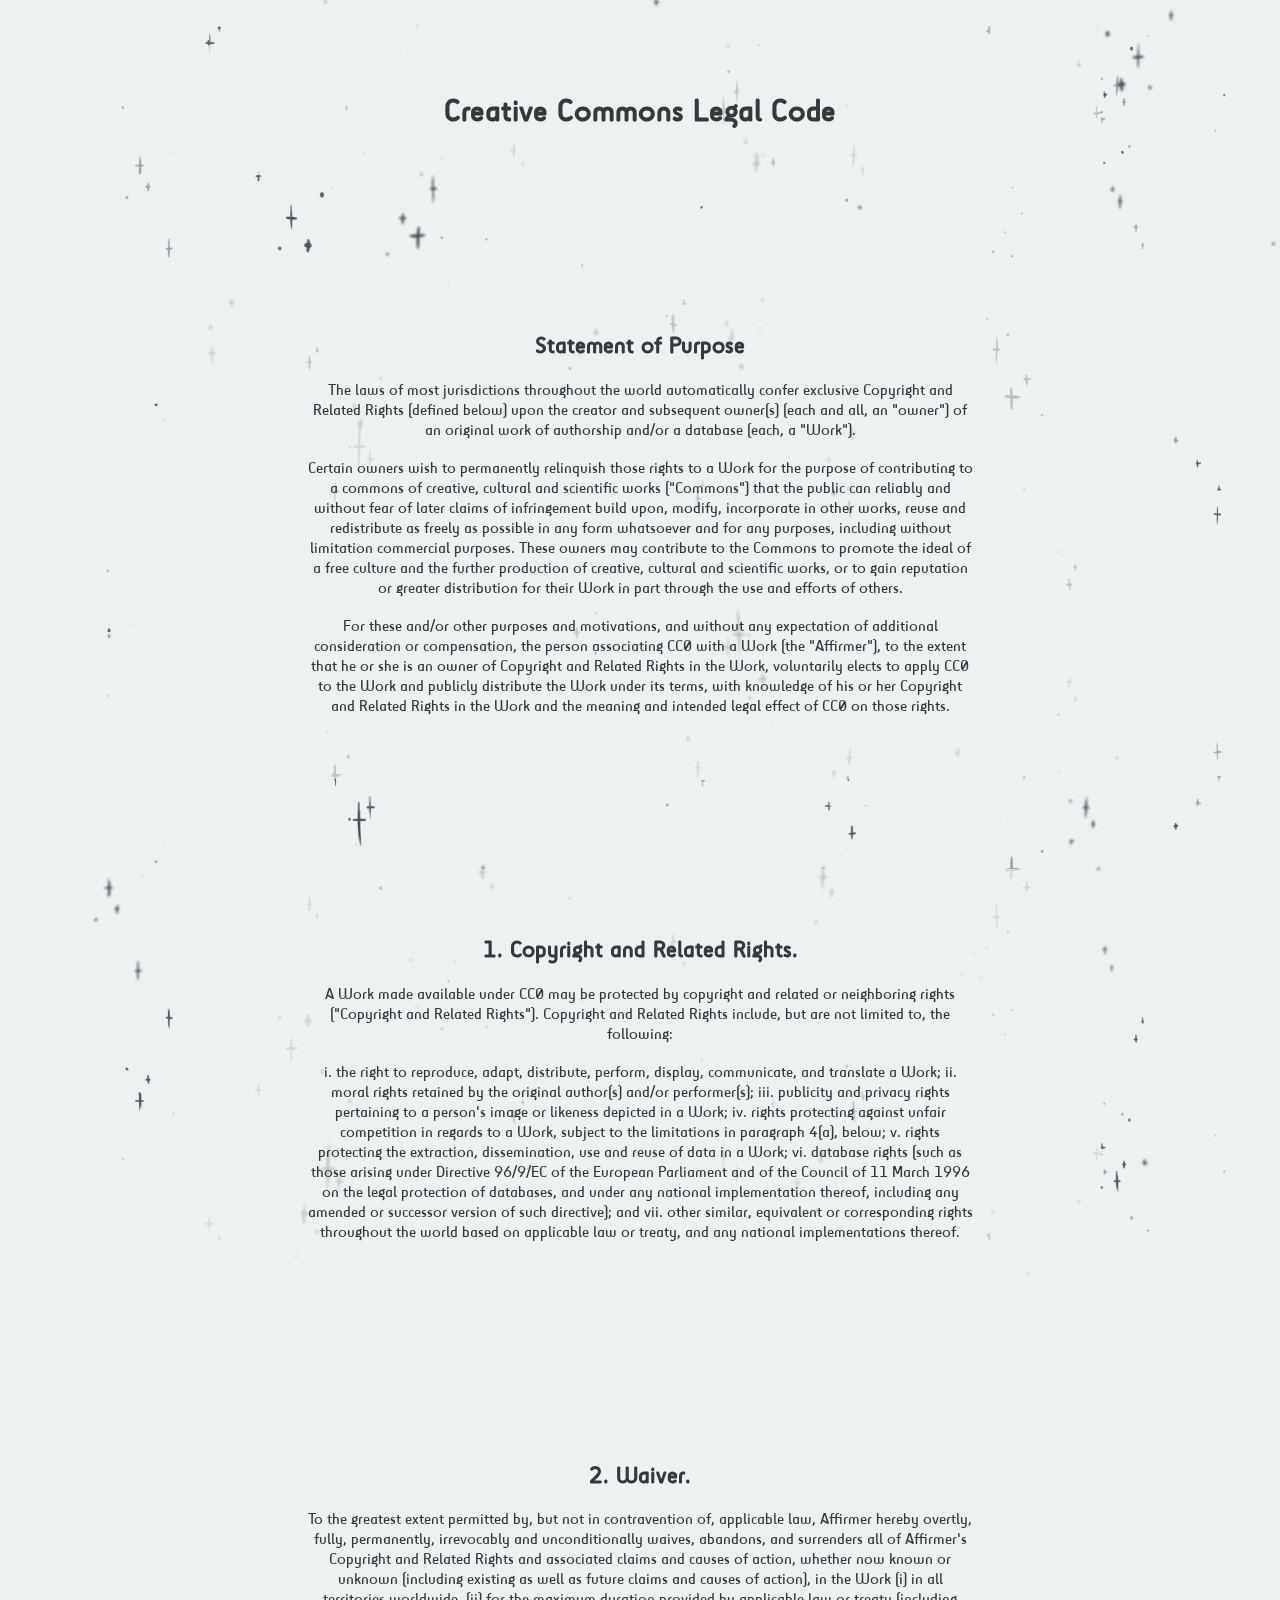
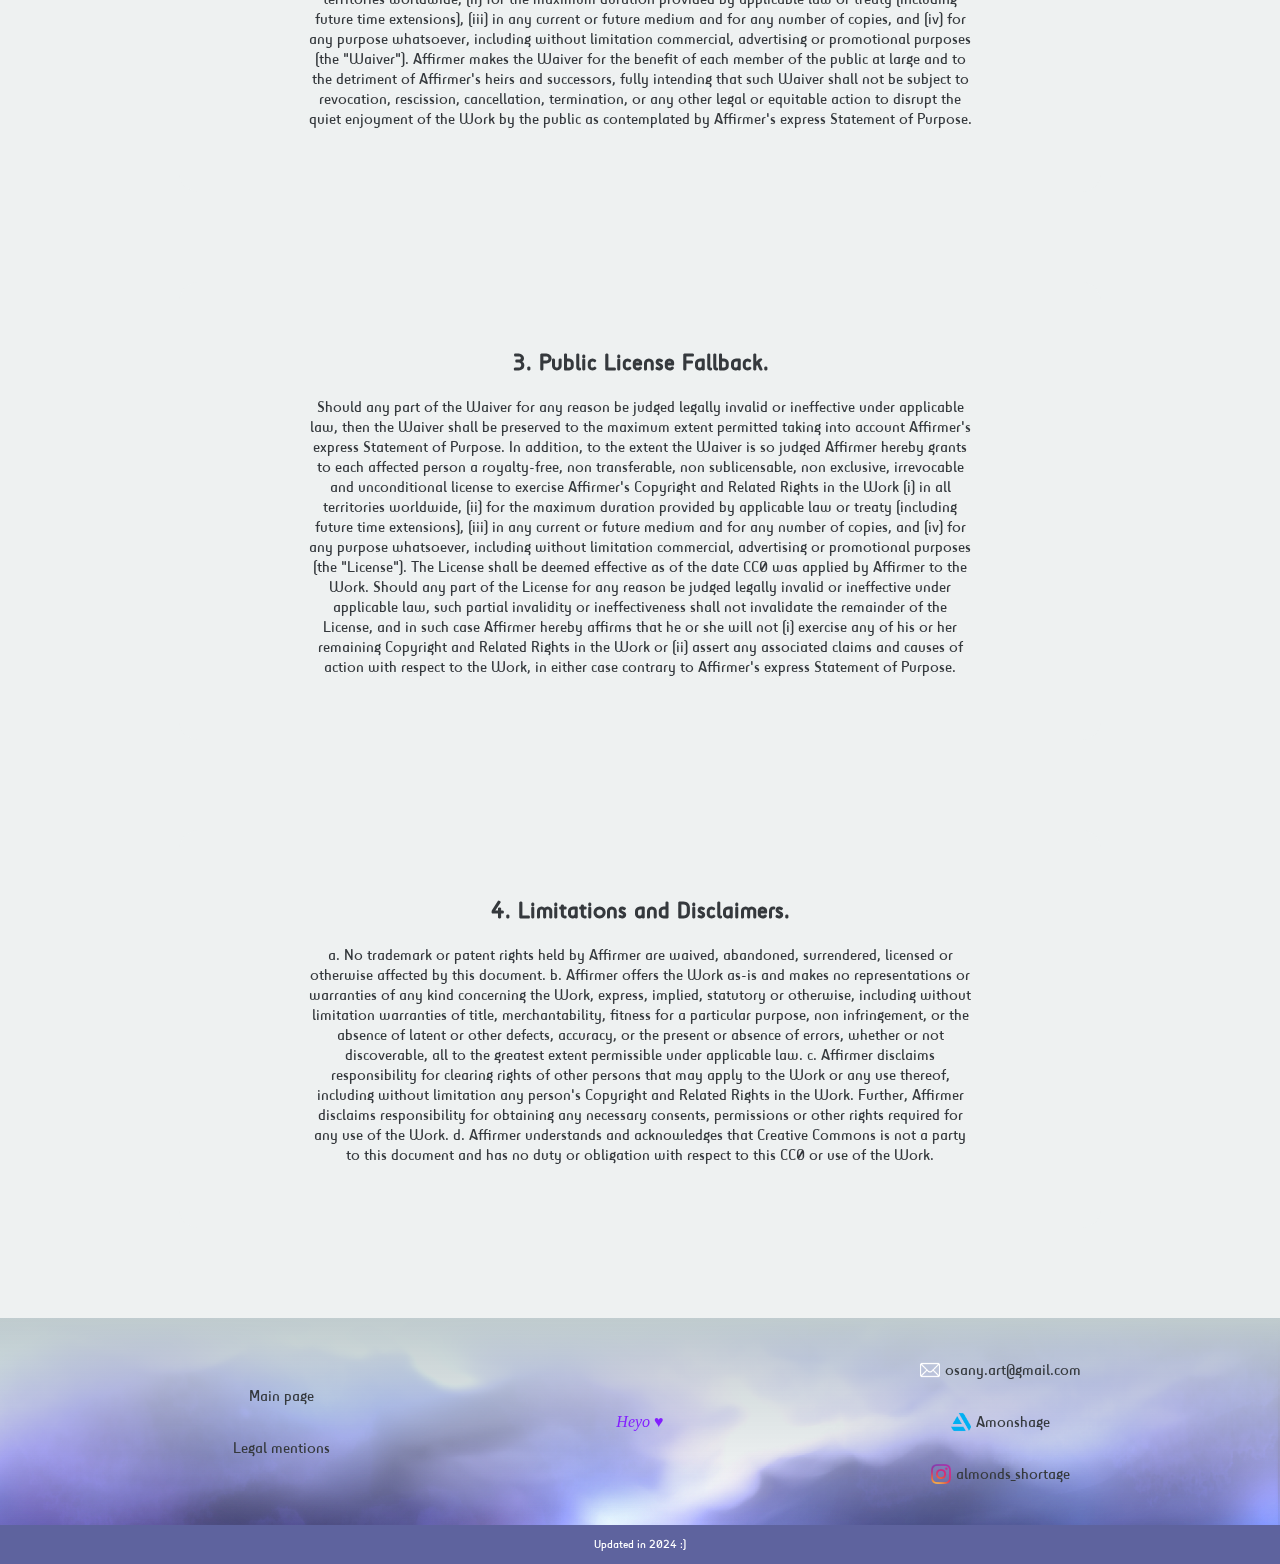
==== license.html @ 11ad3d08 "Implémentation de la licence Creative Commons + correction d'un bug CSS" ====
<!DOCTYPE html>

    <html lang="en">

        <head>

            <!-- informations sur la page -->
            <meta charset="UTF-8">
            <title>Amonshage</title>
            <link rel="stylesheet" href="index.css">
            <link rel="icon" href="images/icones/dead-fish.png">

        </head>

        <body>

            <div id="website">

                <!-- Fond animé -->
                <img id="background-1" class="background" src="images/fonds/back-etoiles.png">
                <img id="background-2" class="background" src="images/fonds/back-etoiles-2.png">
                <img id="background-3" class="background" src="images/fonds/back-etoiles-3.png">


                
                <main>

                    <h1 class="whiteBg" >Creative Commons Legal Code</h1>
                    
                    <section class="whiteBg">
                        <h2>Statement of Purpose</h2>
                        <p>
                            The laws of most jurisdictions throughout the world automatically confer
                            exclusive Copyright and Related Rights (defined below) upon the creator
                            and subsequent owner(s) (each and all, an "owner") of an original work of
                            authorship and/or a database (each, a "Work").
                        </p>

                        <p>
                            Certain owners wish to permanently relinquish those rights to a Work for
                            the purpose of contributing to a commons of creative, cultural and
                            scientific works ("Commons") that the public can reliably and without fear
                            of later claims of infringement build upon, modify, incorporate in other
                            works, reuse and redistribute as freely as possible in any form whatsoever
                            and for any purposes, including without limitation commercial purposes.
                            These owners may contribute to the Commons to promote the ideal of a free
                            culture and the further production of creative, cultural and scientific
                            works, or to gain reputation or greater distribution for their Work in
                            part through the use and efforts of others.
                        </p>

                        <p>
                            For these and/or other purposes and motivations, and without any
                            expectation of additional consideration or compensation, the person
                            associating CC0 with a Work (the "Affirmer"), to the extent that he or she
                            is an owner of Copyright and Related Rights in the Work, voluntarily
                            elects to apply CC0 to the Work and publicly distribute the Work under its
                            terms, with knowledge of his or her Copyright and Related Rights in the
                            Work and the meaning and intended legal effect of CC0 on those rights.
                        </p>
                    </section>

                    <section class="whiteBg">
                        <h2>1. Copyright and Related Rights.</h2>

                        <p> A Work made available under CC0 may be
                            protected by copyright and related or neighboring rights ("Copyright and
                            Related Rights"). Copyright and Related Rights include, but are not
                            limited to, the following:
                        </p>

                        <p>
                            i. the right to reproduce, adapt, distribute, perform, display,
                            communicate, and translate a Work;
                        ii. moral rights retained by the original author(s) and/or performer(s);
                       iii. publicity and privacy rights pertaining to a person's image or
                            likeness depicted in a Work;
                        iv. rights protecting against unfair competition in regards to a Work,
                            subject to the limitations in paragraph 4(a), below;
                         v. rights protecting the extraction, dissemination, use and reuse of data
                            in a Work;
                        vi. database rights (such as those arising under Directive 96/9/EC of the
                            European Parliament and of the Council of 11 March 1996 on the legal
                            protection of databases, and under any national implementation
                            thereof, including any amended or successor version of such
                            directive); and
                       vii. other similar, equivalent or corresponding rights throughout the
                            world based on applicable law or treaty, and any national
                            implementations thereof.
                        </p>
                    </section>

                    <section class="whiteBg">
                        <h2>2. Waiver.</h2>

                        <p>
                            To the greatest extent permitted by, but not in contravention
                            of, applicable law, Affirmer hereby overtly, fully, permanently,
                            irrevocably and unconditionally waives, abandons, and surrenders all of
                            Affirmer's Copyright and Related Rights and associated claims and causes
                            of action, whether now known or unknown (including existing as well as
                            future claims and causes of action), in the Work (i) in all territories
                            worldwide, (ii) for the maximum duration provided by applicable law or
                            treaty (including future time extensions), (iii) in any current or future
                            medium and for any number of copies, and (iv) for any purpose whatsoever,
                            including without limitation commercial, advertising or promotional
                            purposes (the "Waiver"). Affirmer makes the Waiver for the benefit of each
                            member of the public at large and to the detriment of Affirmer's heirs and
                            successors, fully intending that such Waiver shall not be subject to
                            revocation, rescission, cancellation, termination, or any other legal or
                            equitable action to disrupt the quiet enjoyment of the Work by the public
                            as contemplated by Affirmer's express Statement of Purpose.
                        </p>
                    </section>

                    <section class="whiteBg">
                        <h2>3. Public License Fallback.</h2>

                        <p>
                            Should any part of the Waiver for any reason
                            be judged legally invalid or ineffective under applicable law, then the
                            Waiver shall be preserved to the maximum extent permitted taking into
                            account Affirmer's express Statement of Purpose. In addition, to the
                            extent the Waiver is so judged Affirmer hereby grants to each affected
                            person a royalty-free, non transferable, non sublicensable, non exclusive,
                            irrevocable and unconditional license to exercise Affirmer's Copyright and
                            Related Rights in the Work (i) in all territories worldwide, (ii) for the
                            maximum duration provided by applicable law or treaty (including future
                            time extensions), (iii) in any current or future medium and for any number
                            of copies, and (iv) for any purpose whatsoever, including without
                            limitation commercial, advertising or promotional purposes (the
                            "License"). The License shall be deemed effective as of the date CC0 was
                            applied by Affirmer to the Work. Should any part of the License for any
                            reason be judged legally invalid or ineffective under applicable law, such
                            partial invalidity or ineffectiveness shall not invalidate the remainder
                            of the License, and in such case Affirmer hereby affirms that he or she
                            will not (i) exercise any of his or her remaining Copyright and Related
                            Rights in the Work or (ii) assert any associated claims and causes of
                            action with respect to the Work, in either case contrary to Affirmer's
                            express Statement of Purpose.
                        </p>
                    </section>

                    <section class="whiteBg">
                        <h2>4. Limitations and Disclaimers.</h2>

                        <p>
                            a. No trademark or patent rights held by Affirmer are waived, abandoned,
                            surrendered, licensed or otherwise affected by this document.
                            b. Affirmer offers the Work as-is and makes no representations or
                                warranties of any kind concerning the Work, express, implied,
                                statutory or otherwise, including without limitation warranties of
                                title, merchantability, fitness for a particular purpose, non
                                infringement, or the absence of latent or other defects, accuracy, or
                                the present or absence of errors, whether or not discoverable, all to
                                the greatest extent permissible under applicable law.
                            c. Affirmer disclaims responsibility for clearing rights of other persons
                                that may apply to the Work or any use thereof, including without
                                limitation any person's Copyright and Related Rights in the Work.
                                Further, Affirmer disclaims responsibility for obtaining any necessary
                                consents, permissions or other rights required for any use of the
                                Work.
                            d. Affirmer understands and acknowledges that Creative Commons is not a
                                party to this document and has no duty or obligation with respect to
                                this CC0 or use of the Work.
                        </p>
                    </section>



                </main>
                
                <footer>
                    <div>
                        <div>
                            <a href="index.html"><p>Main page</p></a>
                            <a href="license.html"><p>Legal mentions</p></a>
                        </div>
                        <div>
                            <p class="citation">Heyo ♥</p>
                        </div>
                        <div id="contact">
    
                            <div>
                                <img src="images/icones/courrier.png" class="icon">
                                <p>osany.art@gmail.com</p>
                            </div>
    
                            <a href="https://www.artstation.com/amonshage" target="_blank">
                                <div>
                                    <img src="images/icones/artstation.png" class="icon">
                                    <p>Amonshage</p>
                                </div>
                            </a>
                            
                            <a href="https://www.instagram.com/almonds_shortage/" target="_blank">
                                <div>
                                    <img src="images/icones/insta.png" class="icon">
                                    <p>almonds_shortage</p>
                                </div>
                            </a>
                            
                        </div>
                    </div>
                    <div id="copyrights">
                        <p>Updated in 2024 :)</p>
                    </div>
                </footer>

            </div>


            <script src="index.js"></script>

        </body>

    </html>
---- index.css ----
/* Variables */
:root {
    --footer-color: rgb(192, 204, 206);
}

/* Polices */
@font-face {
    font-family: Geo;
    src: url(polices/SciFly-Sans.ttf);

}

/* Le reste */
html {
    scrollbar-width: none;
}


body {

    font-family: Geo;
    font-size: medium;
    background-color: rgb(238, 241, 241);
    color: rgb(53, 57, 61);
    scrollbar-width: none;
    padding: 0px;
    margin: 0px;

    .code-style {
        font-family: 'Courier New', Courier, monospace;
        color: rgb(97, 96, 96);
    }

    /* Listes */
    ol, ul {
        margin: 0 12vw;
        padding-inline-start: 0;
        list-style-position: inside;
        
        li {
            padding: 1vh 1vw;
        }
    }

    ul {
        list-style-type: "🍋‍🟩";
    }

    ol > li::marker {
        font-weight: bold;
        color: #688fa1;
    }

    /* Les images de fond, animées */
    & .background {
        width: 100%;
        z-index: -1000;
        position: fixed;
    }

    & #background-1 {
        animation: background-zoom-1 17s infinite;
        animation-delay: 2s;
    }
    
    & #background-2 {
        animation: background-zoom-2 15s infinite;
        animation-delay: 1s;
        filter: opacity(0.5);
    }

    & #background-3 {
        animation: background-zoom-3 11s infinite;
        filter: blur(1px);
    }

    /* Header */
    & header {
        display: flex;
        place-content: center;
        
        & #title {
            animation: slow_blow 10s;
            min-width: 300px;
            width: 30vw;  
        }

    }

    /* Menu */
    & nav {
        display: flex;
        place-content: center;
        
        & ul {
            display: flex;
            flex-direction: row;
            padding: 0%;
            
            & li {
                padding: 2vh 4vw;
                list-style-type:none;
                
                & button {
                    font-family: Geo;
                    font-size: large;
                    font-weight: bold;
                    color: rgb(53, 57, 61);
                    border: none;

                    &:hover {
                        color: rgb(51, 92, 105);
                        cursor: pointer;
                    }
                }
            }
        }
    }

    /* Contenu principal */
    & main {
        display: flex;
        flex-direction: column;
        text-align: center;
        margin: 0 14vw;

        a {
            font-weight: bold;
            color: #831eff;
        }

        .whiteBg {
            padding: 5vh 0;
            margin: 5vh 0;
            background-color: rgba(238, 241, 241, 0.7);
            /* backdrop-filter: blur(3px) brightness(1.03); */
            border-radius: 20px;
        }
        
        section {
            p {
                margin: 2vh 10vw;
            }
        }
        
        /* La gallerie d'artworks  */
        & #gallery {
            display: flex;
            justify-content: center;
            flex-wrap: wrap;
            width: 100%;
            margin: 5vh auto;

            /* Pour chaque artwork, individuellement */
            & .artwork {
                width: 20vw;
                min-width: 250px;
                height: 20vw;
                min-height: 250px;
                object-fit: cover;
                margin: 2vh 1vw;
                transition: 0.5s;
                border-radius: 5px;
            }

            & .artwork:hover {
                z-index: 100;
                filter: contrast(1.1);
                box-shadow: 0 0 100px rgba(53, 62, 63, 0.552);
                cursor: pointer;
            }
        }

        /* Le modal prend toute la taille de l'écran et permet le défilement */
        .modal {
            display: none;
            position: fixed;
            z-index: 101; 
            left: 0;
            top: 0;
            width: 100%; 
            height: 100%; 
            overflow: auto;
            scrollbar-width: none;
        }
        
        /* Conteneur pour l'image dans le modal */
        .modal-content {
            object-position: center top;
            max-width: 100%; 
            max-height: 100%; 
            object-fit: cover; 
            display: block;
            position: relative;
            animation-name: zoom;
            animation-duration: 0.8s;
        }

        /* Description fixe en bas de l'écran */
        .caption {
            position: fixed;
            bottom: 20px;
            left: 0;
            right: 0;
            text-align: center;
            color: #ffffff;
            z-index: 102;
        }

        /* Bouton de fermeture fixe en haut à droite */
        .close {
            position: fixed;
            top: 15px;
            right: 35px;
            color: white;
            font-size: 50px;
            text-shadow: 0 0 10px #ffffff;
            z-index: 103;

            &:hover {
                transition: 0.4s;
                text-shadow: 0 0 12px #ffffff, 0 0 24px #ffffff, 0 0 20px #ffffff;
                cursor: pointer;
            }
        }

    }

    /* Pied-de-page */
    & footer {
        background-color: var(--footer-color);
        padding: 0;
        position: relative;
        bottom: 0;
        width: 100%;   
        margin-top: 5vh;     
        
        /* Le footer est divisé en deux div, l'une au-dessus de l'autre. */
        & >div {
            padding: 2vw;
            display: flex;
            justify-content: center;
            align-items: center;
            background: linear-gradient(to top, transparent, var(--footer-color)), url(images/2021_cloudy-sky-background.jpg);
            background-size: 100%;
            background-position: 0% 12%;

            /* Dans la première div, on a les trois parties côte-à-côte. */
            & div {
                justify-content: center;
                width: 20vw;
                padding: 0 4vw;
                text-align: center;
                display: flex;
                flex-direction: column;

                & div {
                    display: flex;
                    flex-direction: row;
                    align-items: center;
                    text-align: center;
                    padding: 0%;
                }
            }
        }

        /* La seconde div du footer contient les copyrights. */
        #copyrights {
            padding: 0;
            color: white;
            background: rgb(94, 99, 158);
            font-size: 12px;
        }

    }

    .icon {
        width: 20px;
        margin: 0 5px;
    }

    .citation {
        font-family: 'Times New Roman', Times, serif;
        font-style: italic;
        color: #831eff;
    }

    a {
        color: rgb(53, 57, 61);
        text-decoration: none;
        transition: 0.1s ease-in-out;
    }
    
    a:hover {
        transform: scale(1.1);
        transition: ease-in-out 0.2s;
    }

    ::selection {
        background-color: #831eff0a;
        filter: blur(2px);
        color: rgb(255, 255, 255);
        text-shadow: 1px 1px 1px rgb(255, 0, 0), -1px -1px 1px rgb(0, 255, 255);
    }
    
    ::-moz-selection {
        background-color: rgba(238, 219, 219, 0.579);
        text-shadow: 1px 1px 1px rgba(255, 0, 0, 0.4), -1px -1px 1px rgba(0, 255, 255, 0.4);
    }
}


@keyframes slow_blow {
    0% {transform: scale(0.8);}
    20% {transform: scale(0.9);}
    100% {transform: scale(1);}
}

@keyframes zoom {
    0% {transform:scale(0.4);}
    100% {transform:scale(1);}
}

@keyframes background-zoom-1 {
    0% {transform: scale(1) translateX(0px);}
    20% {transform: scale(1.1) translateX(40px);}
    90%{filter: blur(1px);}
    100% {transform: scale(1) translateX(0px);}
}

@keyframes background-zoom-2 {
    0% {transform: scale(1) translateX(0px);}
    10%{filter: blur(1px);}
    20% {transform: scale(1.1) translateX(-100px);}
    30%{filter: blur(0px);}
    100% {transform: scale(1) translateX(0px);}
}

@keyframes background-zoom-3 {
    0% {transform: scale(1) translateX(0px);}
    20% {transform: scale(1.1) translateZ(60px);}
    40% {filter: brightness(2);}
    100% {transform: scale(1) translateX(0px);}
}

/* 100% Image Width on Smaller Screens */
@media only screen and (max-width: 700px){
    .overlay-content {
      width: 100%;
    }
}
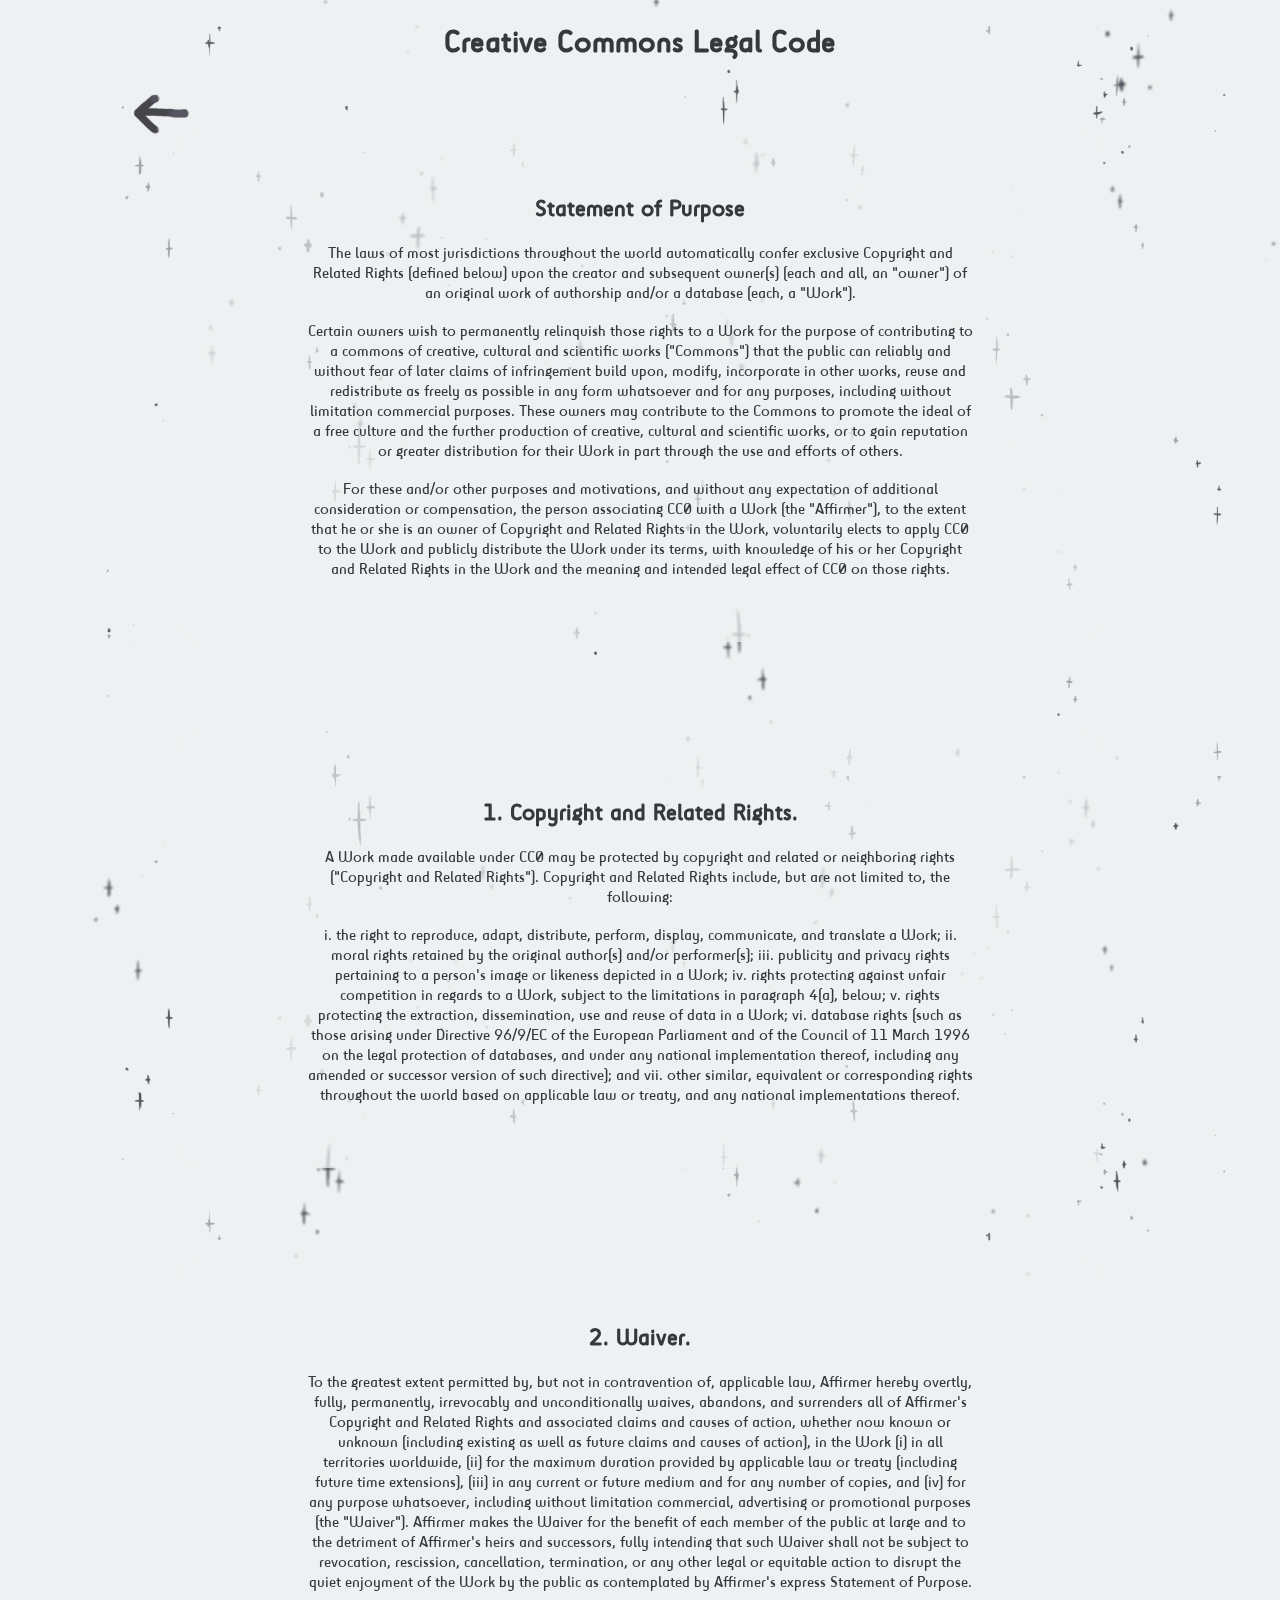
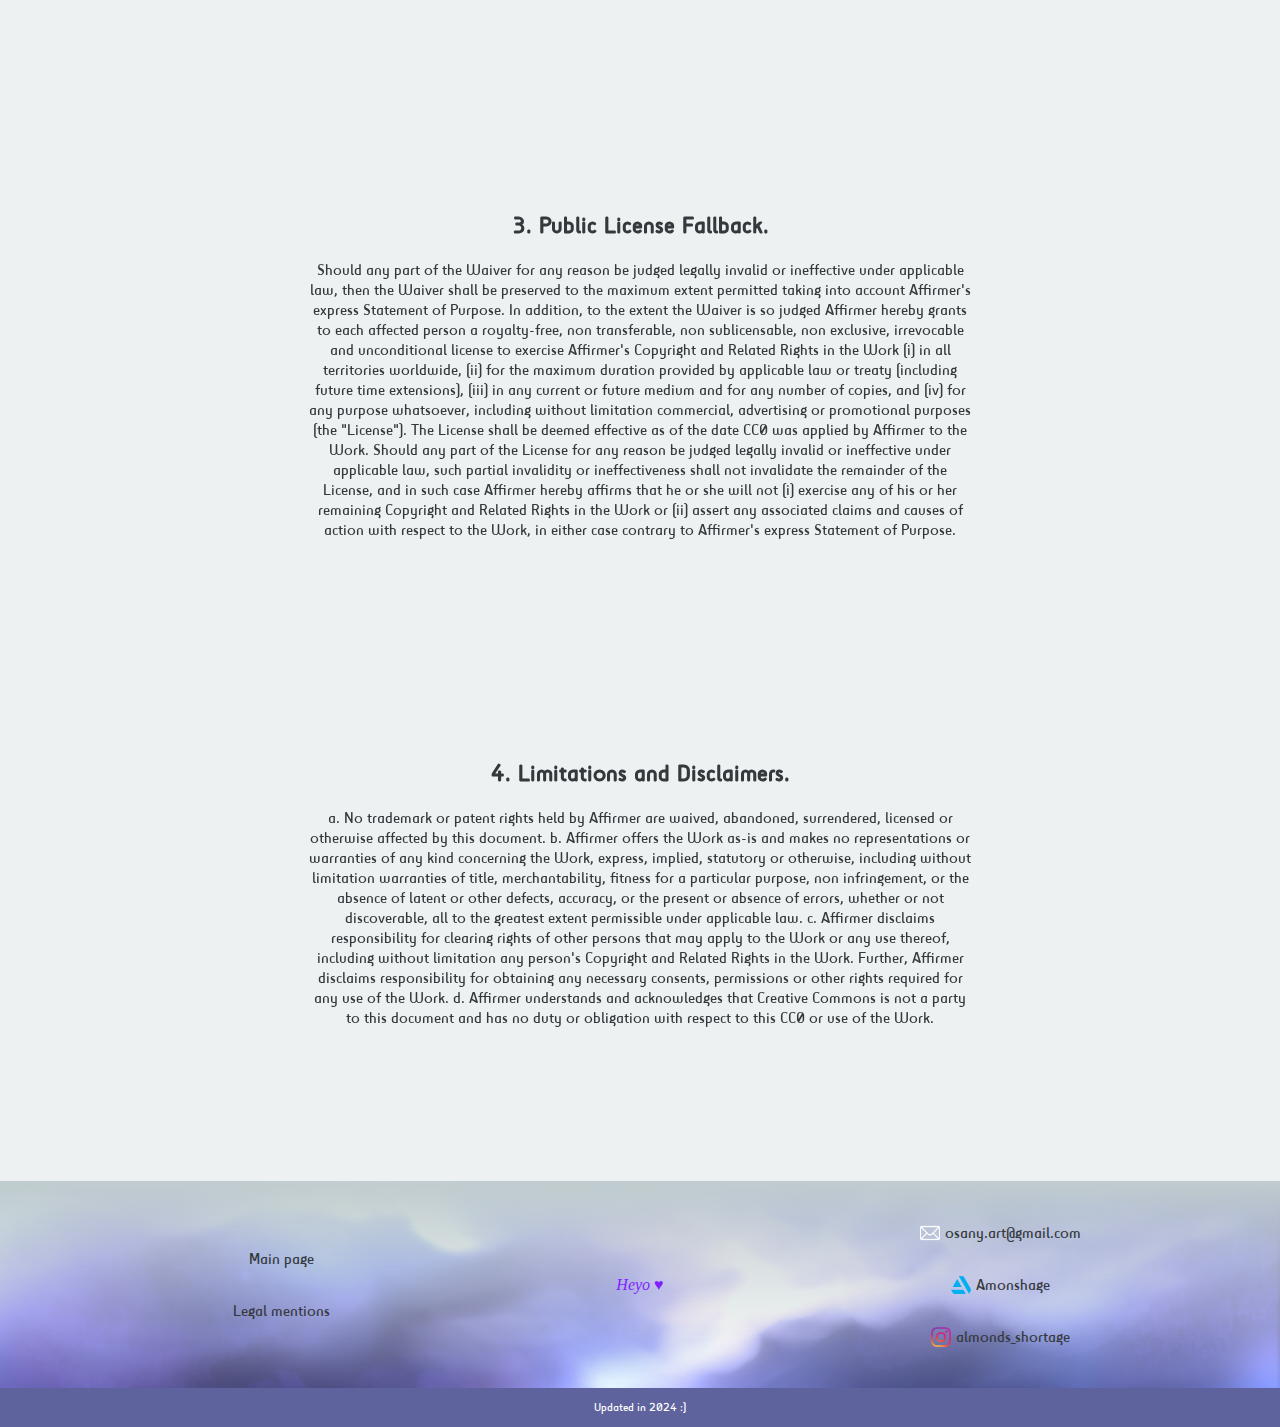
==== commit 0f80ba45: "Mise à jour de la page de la license : style et flèche de retour en arrière" ====
--- a/license.html
+++ b/license.html
@@ -21,11 +21,12 @@
                 <img id="background-2" class="background" src="images/fonds/back-etoiles-2.png">
                 <img id="background-3" class="background" src="images/fonds/back-etoiles-3.png">
 
-
+                <!-- Flèche pour revenir à la page principale -->
+                <a href="index.html"><img id="return-back" src="images/icones/fleche.png"></a>
                 
                 <main>
 
-                    <h1 class="whiteBg" >Creative Commons Legal Code</h1>
+                    <h1>Creative Commons Legal Code</h1>
                     
                     <section class="whiteBg">
                         <h2>Statement of Purpose</h2>
--- a/index.css
+++ b/index.css
@@ -72,6 +72,21 @@
     & #background-3 {
         animation: background-zoom-3 11s infinite;
         filter: blur(1px);
+    }
+
+    /* La flèche de retour en arrière */
+    #return-back {
+        position: fixed;
+        top: 10vh;
+        left: 10vw;
+        width: 5vw;
+        min-width: 50px;
+        transition: 0.1s ease-in-out;
+
+        &:hover {
+            filter: brightness(1.2);
+            transform: scale(1.1);
+        }
     }
 
     /* Header */
@@ -135,6 +150,7 @@
             background-color: rgba(238, 241, 241, 0.7);
             /* backdrop-filter: blur(3px) brightness(1.03); */
             border-radius: 20px;
+
         }
         
         section {
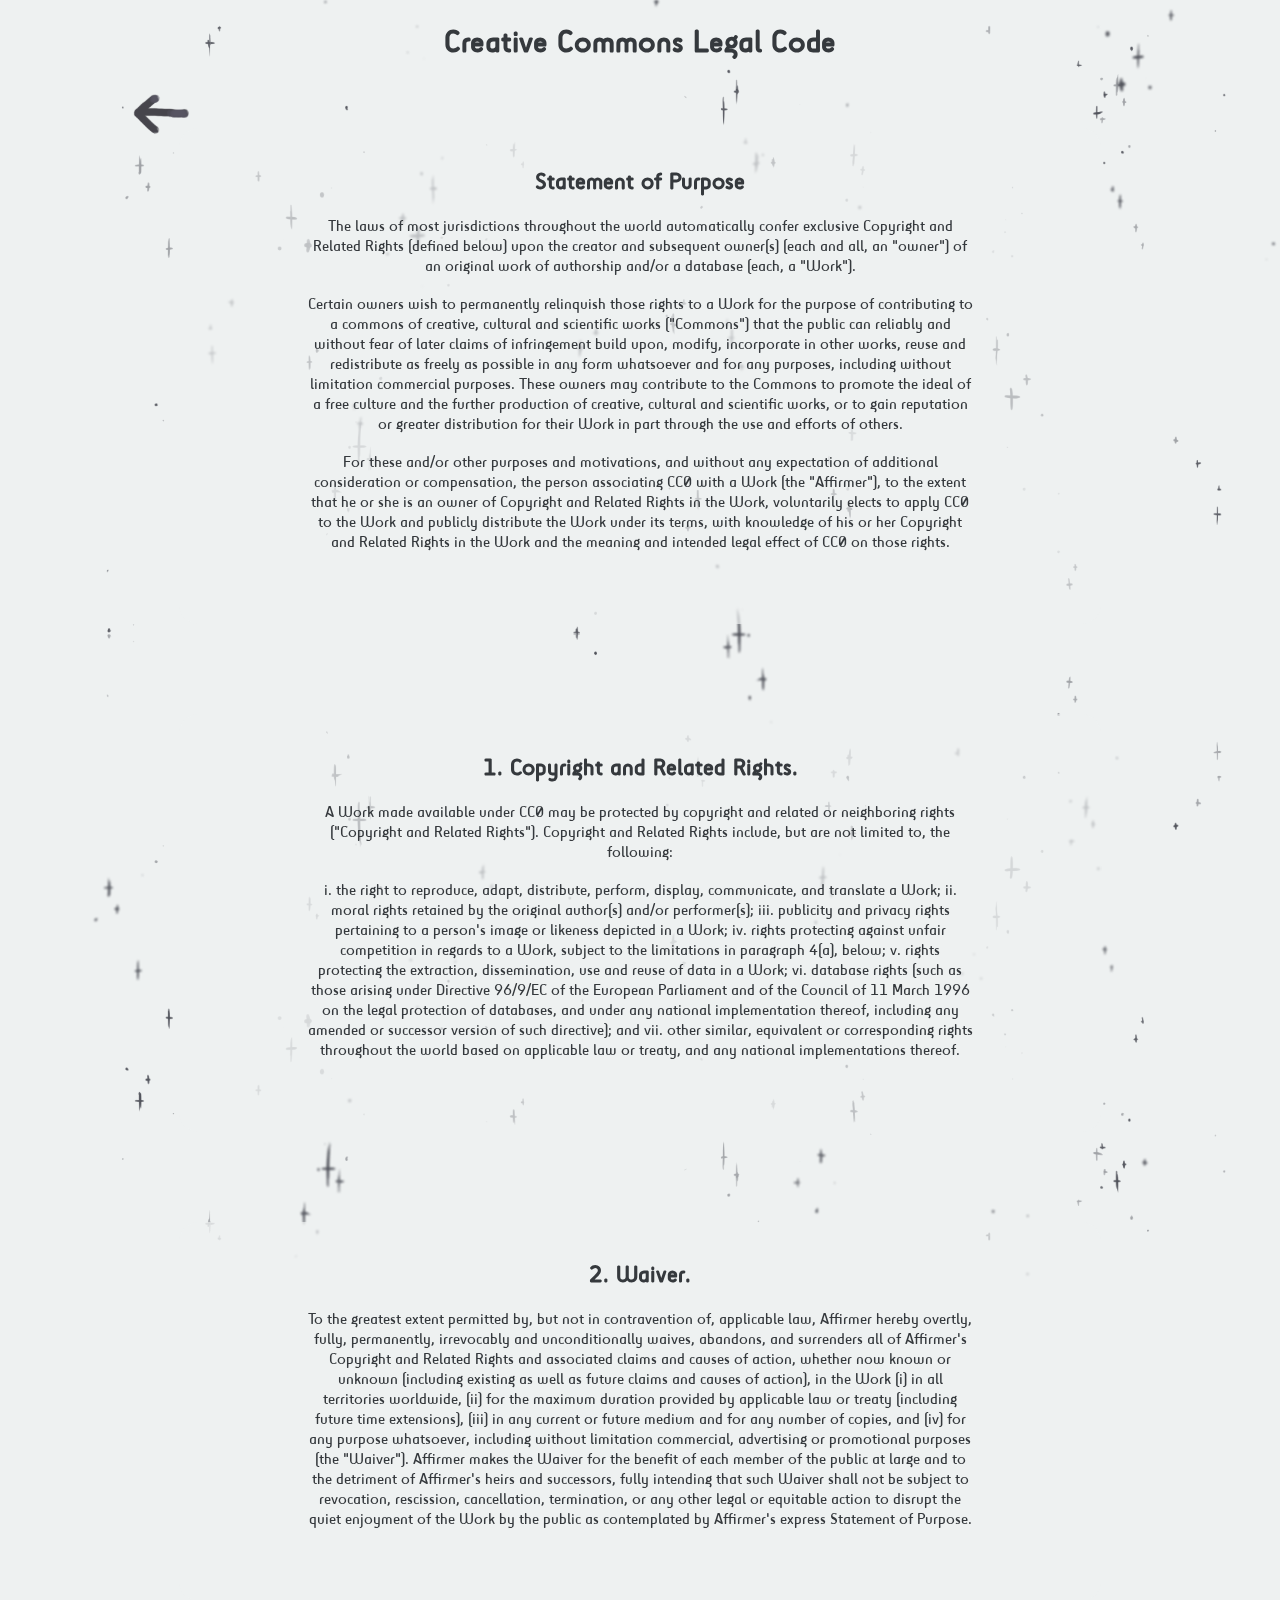
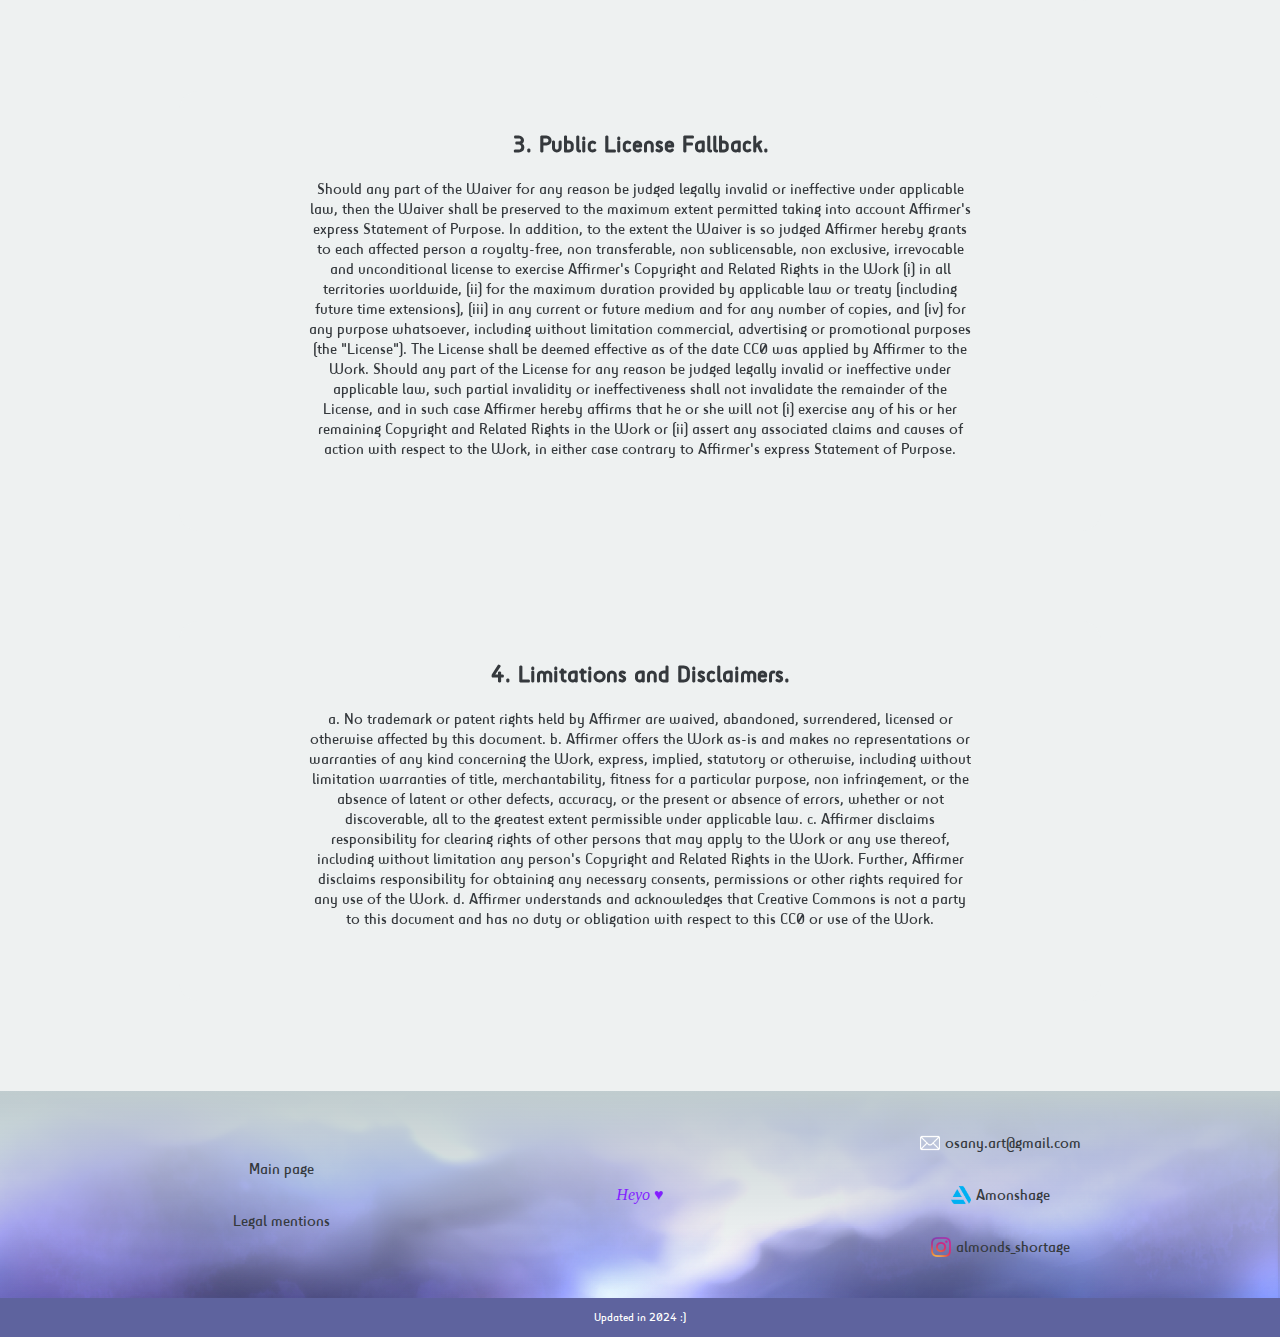
==== commit a7ca2e63: "Correction de la taille de la police, des margin, padding et du footer pour la version téléphone." ====
--- a/license.html
+++ b/license.html
@@ -9,6 +9,7 @@
             <title>Amonshage</title>
             <link rel="stylesheet" href="index.css">
             <link rel="icon" href="images/icones/dead-fish.png">
+            <meta name="viewport" content="width=device-width, initial-scale=1.0">
 
         </head>
 
--- a/index.css
+++ b/index.css
@@ -33,7 +33,6 @@
 
     /* Listes */
     ol, ul {
-        margin: 0 12vw;
         padding-inline-start: 0;
         list-style-position: inside;
         
@@ -133,7 +132,7 @@
     }
 
     /* Contenu principal */
-    & main {
+    main {
         display: flex;
         flex-direction: column;
         text-align: center;
@@ -142,22 +141,14 @@
         a {
             font-weight: bold;
             color: #831eff;
-        }
-
-        .whiteBg {
-            padding: 5vh 0;
-            margin: 5vh 0;
-            background-color: rgba(238, 241, 241, 0.7);
-            /* backdrop-filter: blur(3px) brightness(1.03); */
-            border-radius: 20px;
-
-        }
-        
-        section {
-            p {
-                margin: 2vh 10vw;
-            }
-        }
+            text-decoration: none;
+            transition: 0.1s ease-in-out;
+            
+            &:hover { /* Ne fonctionne pas... */
+                transform: scale(1.1);
+            }
+        }
+        
         
         /* La gallerie d'artworks  */
         & #gallery {
@@ -249,11 +240,9 @@
         position: relative;
         bottom: 0;
         width: 100%;   
-        margin-top: 5vh;     
         
         /* Le footer est divisé en deux div, l'une au-dessus de l'autre. */
-        & >div {
-            padding: 2vw;
+        & > div {
             display: flex;
             justify-content: center;
             align-items: center;
@@ -264,7 +253,6 @@
             /* Dans la première div, on a les trois parties côte-à-côte. */
             & div {
                 justify-content: center;
-                width: 20vw;
                 padding: 0 4vw;
                 text-align: center;
                 display: flex;
@@ -287,31 +275,30 @@
             background: rgb(94, 99, 158);
             font-size: 12px;
         }
-
+        
+    
+        a {
+            color: rgb(53, 57, 61);
+            text-decoration: none;
+            transition: 0.1s ease-in-out;
+        }
+        
+        a:hover {
+            transform: scale(1.1);
+        }
     }
 
     .icon {
         width: 20px;
         margin: 0 5px;
     }
-
+    
     .citation {
         font-family: 'Times New Roman', Times, serif;
         font-style: italic;
         color: #831eff;
     }
-
-    a {
-        color: rgb(53, 57, 61);
-        text-decoration: none;
-        transition: 0.1s ease-in-out;
-    }
-    
-    a:hover {
-        transform: scale(1.1);
-        transition: ease-in-out 0.2s;
-    }
-
+    
     ::selection {
         background-color: #831eff0a;
         filter: blur(2px);
@@ -324,6 +311,8 @@
         text-shadow: 1px 1px 1px rgba(255, 0, 0, 0.4), -1px -1px 1px rgba(0, 255, 255, 0.4);
     }
 }
+
+
 
 
 @keyframes slow_blow {
@@ -359,9 +348,69 @@
     100% {transform: scale(1) translateX(0px);}
 }
 
-/* 100% Image Width on Smaller Screens */
-@media only screen and (max-width: 700px){
-    .overlay-content {
-      width: 100%;
+@media (min-width: 640px) {
+    
+    .whiteBg {
+        padding: 2vh 0 6vh 0;
+        margin: 5vh 0;          
+        background-color: rgba(238, 241, 241, 0.7);
+        /* backdrop-filter: blur(3px) brightness(1.03); */
+        border-radius: 20px;
+    }
+    
+    section {
+        p {
+            margin: 2vh 10vw;
+        }
+    }
+    
+    ul, ol {
+        margin: 0 12vw;
+    }
+
+    footer {
+        margin-top: 5vh;     
+        
+        > div {
+            padding: 2vw;
+
+            > div {
+                width: 20vw;
+            }
+        }
+    }
+}
+
+@media (max-device-width: 640px) {
+
+    body {
+        font-size: 14px;
+    }
+
+    .whiteBg {
+        margin-top: 2vh;
+        margin-bottom: 5vh;
+    }
+
+    .p {
+        margin: 0%;
+    }
+
+    ul, ol {
+        margin: 0;
+    }
+
+    footer {
+        margin-top: 0%;
+        font-size: 12px;
+        
+        > div {
+            padding: 0%;
+        }
+
+        #copyrights {
+            height: 100px;
+            align-items: start;
+        }
     }
 }